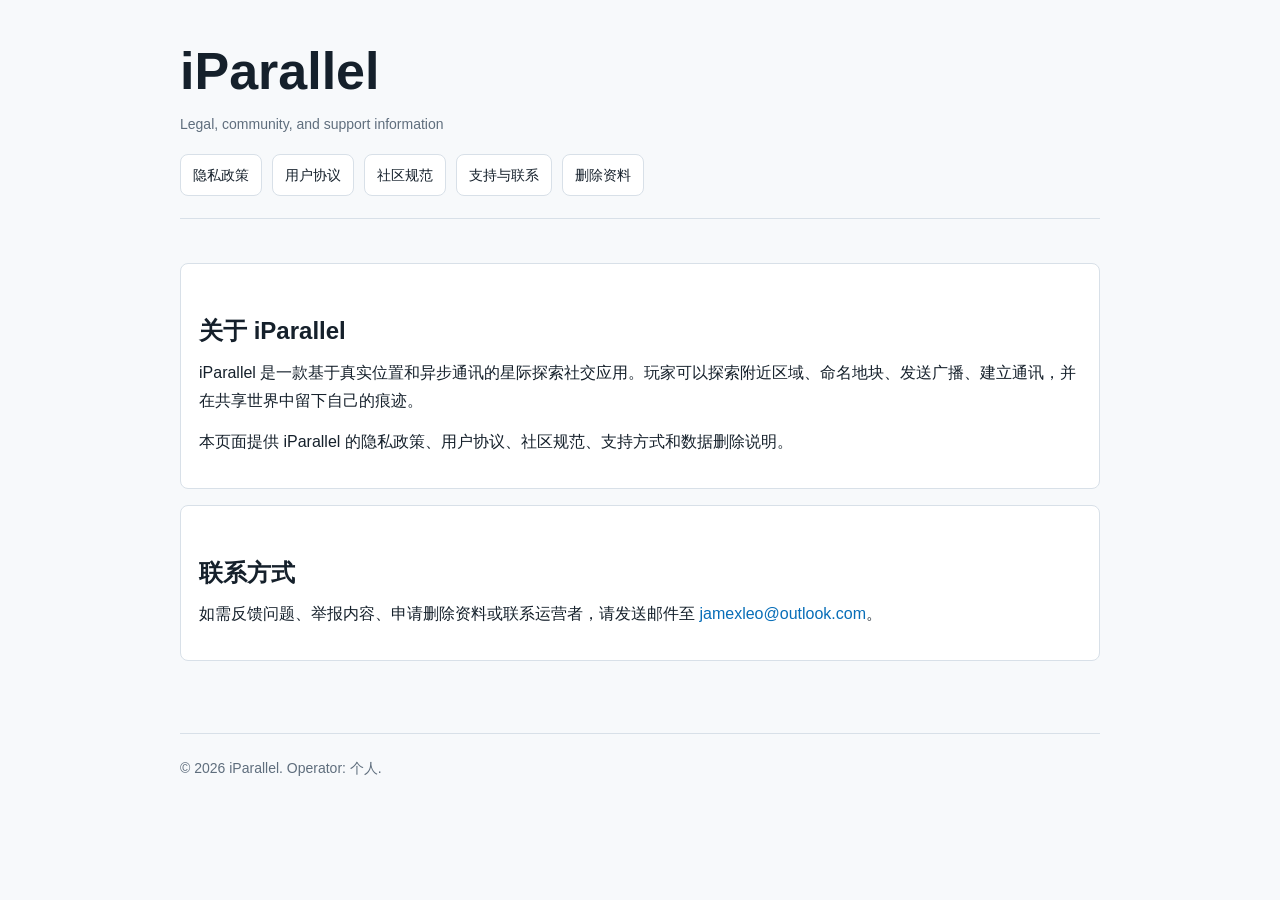
==== index.html @ 01e9bcb6 "Publish iParallel legal pages" ====
<!doctype html>
<html lang="zh-CN">
<head>
  <meta charset="utf-8">
  <meta name="viewport" content="width=device-width, initial-scale=1">
  <title>iParallel Legal & Support</title>
  <link rel="stylesheet" href="styles.css">
</head>
<body>
  <header>
    <h1>iParallel</h1>
    <p class="meta">Legal, community, and support information</p>
    <nav class="nav">
      <a href="privacy.html">隐私政策</a>
      <a href="terms.html">用户协议</a>
      <a href="community.html">社区规范</a>
      <a href="support.html">支持与联系</a>
      <a href="delete-account.html">删除资料</a>
    </nav>
  </header>
  <main>
    <section class="card">
      <h2>关于 iParallel</h2>
      <p>iParallel 是一款基于真实位置和异步通讯的星际探索社交应用。玩家可以探索附近区域、命名地块、发送广播、建立通讯，并在共享世界中留下自己的痕迹。</p>
      <p>本页面提供 iParallel 的隐私政策、用户协议、社区规范、支持方式和数据删除说明。</p>
    </section>
    <section class="card">
      <h2>联系方式</h2>
      <p>如需反馈问题、举报内容、申请删除资料或联系运营者，请发送邮件至 <a href="mailto:jamexleo@outlook.com">jamexleo@outlook.com</a>。</p>
    </section>
  </main>
  <footer>
    <p>© 2026 iParallel. Operator: 个人.</p>
  </footer>
</body>
</html>
---- styles.css ----
:root {
  color-scheme: light dark;
  --bg: #0b1117;
  --panel: #111923;
  --text: #eaf1f8;
  --muted: #9dacbc;
  --line: #253242;
  --accent: #62b7ff;
  --link: #86caff;
}

* {
  box-sizing: border-box;
}

body {
  margin: 0;
  background: var(--bg);
  color: var(--text);
  font-family: -apple-system, BlinkMacSystemFont, "Segoe UI", "Noto Sans SC", "PingFang SC", sans-serif;
  line-height: 1.72;
}

header, main, footer {
  width: min(920px, calc(100% - 32px));
  margin: 0 auto;
}

header {
  padding: 42px 0 22px;
  border-bottom: 1px solid var(--line);
}

main {
  padding: 28px 0 56px;
}

footer {
  padding: 22px 0 40px;
  border-top: 1px solid var(--line);
  color: var(--muted);
  font-size: 14px;
}

h1 {
  margin: 0 0 12px;
  font-size: clamp(32px, 6vw, 52px);
  line-height: 1.12;
  letter-spacing: 0;
}

h2 {
  margin: 34px 0 12px;
  font-size: 24px;
  line-height: 1.28;
}

h3 {
  margin: 24px 0 8px;
  font-size: 18px;
}

p, ul, ol {
  margin: 0 0 14px;
}

ul, ol {
  padding-left: 24px;
}

a {
  color: var(--link);
  text-decoration: none;
}

a:hover {
  text-decoration: underline;
}

.meta {
  color: var(--muted);
  font-size: 14px;
}

.nav {
  display: flex;
  flex-wrap: wrap;
  gap: 10px;
  margin-top: 18px;
}

.nav a, .card {
  border: 1px solid var(--line);
  background: var(--panel);
  border-radius: 8px;
}

.nav a {
  padding: 8px 12px;
  color: var(--text);
  font-size: 14px;
}

.card {
  padding: 18px;
  margin: 16px 0;
}

.notice {
  border-left: 3px solid var(--accent);
  padding: 12px 14px;
  background: rgba(98, 183, 255, 0.08);
  color: var(--text);
}

code {
  font-family: ui-monospace, SFMono-Regular, Menlo, Consolas, monospace;
}

@media (prefers-color-scheme: light) {
  :root {
    --bg: #f7f9fb;
    --panel: #ffffff;
    --text: #15202b;
    --muted: #5f6e7d;
    --line: #d8e0e8;
    --accent: #0b7fd3;
    --link: #086eb8;
  }
}
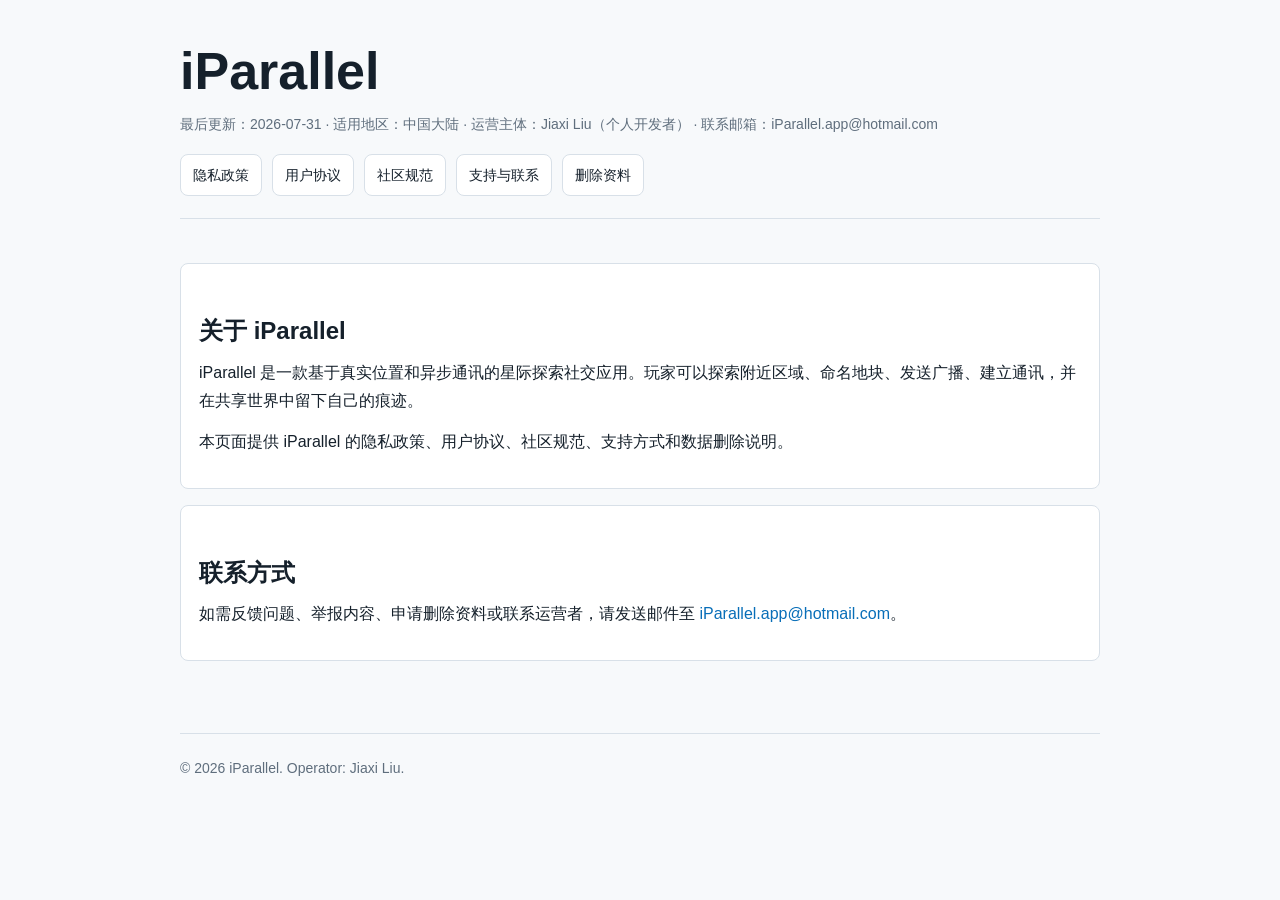
==== commit 99e37a69: "Update iParallel launch legal pages" ====
--- a/index.html
+++ b/index.html
@@ -3,13 +3,13 @@
 <head>
   <meta charset="utf-8">
   <meta name="viewport" content="width=device-width, initial-scale=1">
-  <title>iParallel Legal & Support</title>
+  <title>iParallel Legal &amp; Support</title>
   <link rel="stylesheet" href="styles.css">
 </head>
 <body>
   <header>
     <h1>iParallel</h1>
-    <p class="meta">Legal, community, and support information</p>
+    <p class="meta">最后更新：2026-07-31 · 适用地区：中国大陆 · 运营主体：Jiaxi Liu（个人开发者） · 联系邮箱：iParallel.app@hotmail.com</p>
     <nav class="nav">
       <a href="privacy.html">隐私政策</a>
       <a href="terms.html">用户协议</a>
@@ -26,11 +26,11 @@
     </section>
     <section class="card">
       <h2>联系方式</h2>
-      <p>如需反馈问题、举报内容、申请删除资料或联系运营者，请发送邮件至 <a href="mailto:jamexleo@outlook.com">jamexleo@outlook.com</a>。</p>
+      <p>如需反馈问题、举报内容、申请删除资料或联系运营者，请发送邮件至 <a href="mailto:iParallel.app@hotmail.com">iParallel.app@hotmail.com</a>。</p>
     </section>
   </main>
   <footer>
-    <p>© 2026 iParallel. Operator: 个人.</p>
+    <p>© 2026 iParallel. Operator: Jiaxi Liu.</p>
   </footer>
 </body>
 </html>
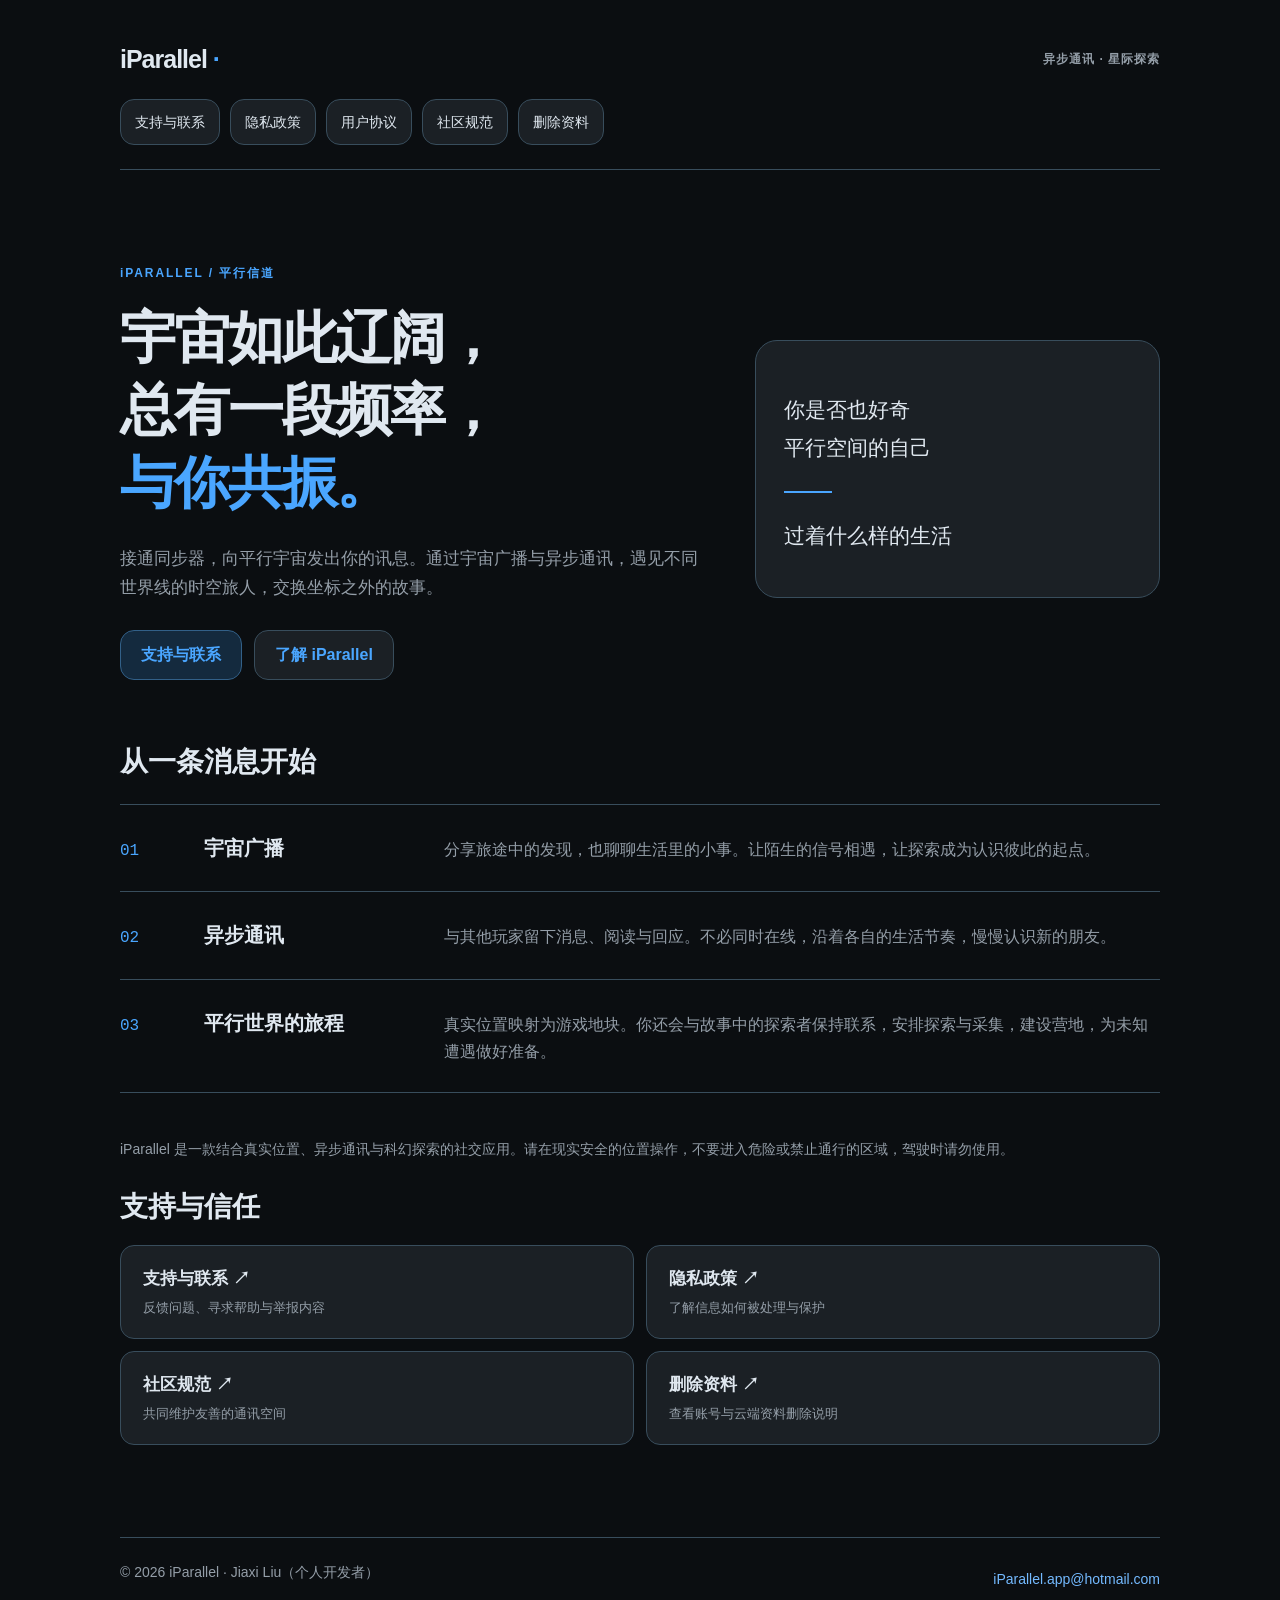
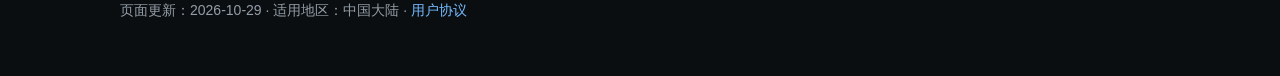
==== commit 3962cd82: "Refresh iParallel website theme and communication copy" ====
--- a/index.html
+++ b/index.html
@@ -3,34 +3,64 @@
 <head>
   <meta charset="utf-8">
   <meta name="viewport" content="width=device-width, initial-scale=1">
-  <title>iParallel Legal &amp; Support</title>
+  <title>iParallel · 接通平行世界</title>
+  <meta name="description" content="通过宇宙广播与异步通讯，遇见不同世界线的时空旅人。iParallel 官方介绍、支持与联系、隐私政策和资料删除说明。">
   <link rel="stylesheet" href="styles.css">
 </head>
-<body>
+<body class="landing">
+  <a class="skip-link" href="#content">跳到正文</a>
   <header>
-    <h1>iParallel</h1>
-    <p class="meta">最后更新：2026-07-31 · 适用地区：中国大陆 · 运营主体：Jiaxi Liu（个人开发者） · 联系邮箱：iParallel.app@hotmail.com</p>
-    <nav class="nav">
+    <div class="brand-row">
+      <a class="brand" href="index.html">iParallel<span> · </span></a>
+      <span class="eyebrow">异步通讯 · 星际探索</span>
+    </div>
+    <nav class="nav" aria-label="网站导航">
+      <a href="support.html">支持与联系</a>
       <a href="privacy.html">隐私政策</a>
       <a href="terms.html">用户协议</a>
       <a href="community.html">社区规范</a>
-      <a href="support.html">支持与联系</a>
       <a href="delete-account.html">删除资料</a>
     </nav>
   </header>
-  <main>
-    <section class="card">
-      <h2>关于 iParallel</h2>
-      <p>iParallel 是一款基于真实位置和异步通讯的星际探索社交应用。玩家可以探索附近区域、命名地块、发送广播、建立通讯，并在共享世界中留下自己的痕迹。</p>
-      <p>本页面提供 iParallel 的隐私政策、用户协议、社区规范、支持方式和数据删除说明。</p>
+  <main id="content">
+    <section class="hero" aria-labelledby="intro-title">
+      <div>
+        <span class="eyebrow">iPARALLEL / 平行信道</span>
+        <h1 id="intro-title">宇宙如此辽阔，<br>总有一段频率，<br><em>与你共振。</em></h1>
+        <p class="lead">接通同步器，向平行宇宙发出你的讯息。通过宇宙广播与异步通讯，遇见不同世界线的时空旅人，交换坐标之外的故事。</p>
+        <div class="actions">
+          <a class="button primary" href="support.html">支持与联系</a>
+          <a class="button" href="#about">了解 iParallel</a>
+        </div>
+      </div>
+      <aside class="channel-note" aria-label="关于平行世界">
+        <p>你是否也好奇<br>平行空间的自己</p>
+        <span class="signal-line" aria-hidden="true"></span>
+        <p>过着什么样的生活</p>
+      </aside>
     </section>
-    <section class="card">
-      <h2>联系方式</h2>
-      <p>如需反馈问题、举报内容、申请删除资料或联系运营者，请发送邮件至 <a href="mailto:iParallel.app@hotmail.com">iParallel.app@hotmail.com</a>。</p>
+    <section id="about" aria-labelledby="about-title">
+      <h2 class="section-title" id="about-title">从一条消息开始</h2>
+      <div class="feature-list">
+        <div class="feature"><span class="number">01</span><h3>宇宙广播</h3><p>分享旅途中的发现，也聊聊生活里的小事。让陌生的信号相遇，让探索成为认识彼此的起点。</p></div>
+        <div class="feature"><span class="number">02</span><h3>异步通讯</h3><p>与其他玩家留下消息、阅读与回应。不必同时在线，沿着各自的生活节奏，慢慢认识新的朋友。</p></div>
+        <div class="feature"><span class="number">03</span><h3>平行世界的旅程</h3><p>真实位置映射为游戏地块。你还会与故事中的探索者保持联系，安排探索与采集，建设营地，为未知遭遇做好准备。</p></div>
+      </div>
+      <p class="meta">iParallel 是一款结合真实位置、异步通讯与科幻探索的社交应用。请在现实安全的位置操作，不要进入危险或禁止通行的区域，驾驶时请勿使用。</p>
+    </section>
+    <section aria-labelledby="resources-title">
+      <h2 class="section-title" id="resources-title">支持与信任</h2>
+      <div class="resource-grid">
+        <a class="resource" href="support.html"><strong>支持与联系 ↗</strong><small>反馈问题、寻求帮助与举报内容</small></a>
+        <a class="resource" href="privacy.html"><strong>隐私政策 ↗</strong><small>了解信息如何被处理与保护</small></a>
+        <a class="resource" href="community.html"><strong>社区规范 ↗</strong><small>共同维护友善的通讯空间</small></a>
+        <a class="resource" href="delete-account.html"><strong>删除资料 ↗</strong><small>查看账号与云端资料删除说明</small></a>
+      </div>
     </section>
   </main>
   <footer>
-    <p>© 2026 iParallel. Operator: Jiaxi Liu.</p>
+    <div class="footer-row"><p>© 2026 iParallel · Jiaxi Liu（个人开发者）</p><a href="mailto:iParallel.app@hotmail.com">iParallel.app@hotmail.com</a></div>
+    <p>页面更新：2026-10-29 · 适用地区：中国大陆 · <a href="terms.html">用户协议</a></p>
   </footer>
 </body>
 </html>
--- a/styles.css
+++ b/styles.css
@@ -1,12 +1,12 @@
 :root {
-  color-scheme: light dark;
-  --bg: #0b1117;
-  --panel: #111923;
-  --text: #eaf1f8;
-  --muted: #9dacbc;
-  --line: #253242;
-  --accent: #62b7ff;
-  --link: #86caff;
+  color-scheme: dark;
+  --bg: #0b0e11;
+  --panel: #1b2025;
+  --text: #e0e8f0;
+  --muted: #949ea8;
+  --line: #384d5c;
+  --accent: #4aa6ff;
+  --link: #74baff;
 }
 
 * {
@@ -19,15 +19,17 @@
   color: var(--text);
   font-family: -apple-system, BlinkMacSystemFont, "Segoe UI", "Noto Sans SC", "PingFang SC", sans-serif;
   line-height: 1.72;
+  overflow-wrap: anywhere;
+  -webkit-text-size-adjust: 100%;
 }
 
 header, main, footer {
-  width: min(920px, calc(100% - 32px));
+  width: min(1040px, calc(100% - 40px));
   margin: 0 auto;
 }
 
 header {
-  padding: 42px 0 22px;
+  padding: 38px 0 24px;
   border-bottom: 1px solid var(--line);
 }
 
@@ -44,8 +46,8 @@
 
 h1 {
   margin: 0 0 12px;
-  font-size: clamp(32px, 6vw, 52px);
-  line-height: 1.12;
+  font-size: clamp(30px, 5vw, 44px);
+  line-height: 1.3;
   letter-spacing: 0;
 }
 
@@ -92,24 +94,26 @@
 .nav a, .card {
   border: 1px solid var(--line);
   background: var(--panel);
-  border-radius: 8px;
+  border-radius: 14px;
 }
 
 .nav a {
-  padding: 8px 12px;
+  padding: 10px 14px;
   color: var(--text);
   font-size: 14px;
 }
 
 .card {
-  padding: 18px;
-  margin: 16px 0;
+  padding: 24px;
+  margin: 20px 0;
 }
+
+.card > h2:first-child { margin-top: 0; }
 
 .notice {
   border-left: 3px solid var(--accent);
   padding: 12px 14px;
-  background: rgba(98, 183, 255, 0.08);
+  background: rgba(74, 166, 255, 0.08);
   color: var(--text);
 }
 
@@ -117,14 +121,54 @@
   font-family: ui-monospace, SFMono-Regular, Menlo, Consolas, monospace;
 }
 
-@media (prefers-color-scheme: light) {
-  :root {
-    --bg: #f7f9fb;
-    --panel: #ffffff;
-    --text: #15202b;
-    --muted: #5f6e7d;
-    --line: #d8e0e8;
-    --accent: #0b7fd3;
-    --link: #086eb8;
-  }
+a:focus-visible, summary:focus-visible { outline: 2px solid var(--accent); outline-offset: 5px; }
+::selection { background: #224d73; color: #fff; }
+.skip-link { position: absolute; left: 20px; top: -100px; padding: 12px; background: var(--panel); z-index: 1; }
+.skip-link:focus { top: 12px; }
+.brand-row, .footer-row { display: flex; align-items: center; justify-content: space-between; gap: 20px; flex-wrap: wrap; }
+.brand { color: var(--text); font-size: 25px; font-weight: 750; letter-spacing: -.04em; }
+.brand span { color: var(--accent); }
+.eyebrow { color: var(--accent); font-size: 12px; font-weight: 650; letter-spacing: .16em; }
+.brand-row .eyebrow { color: var(--muted); letter-spacing: .08em; }
+.hero { padding: 60px 0 36px; display: grid; grid-template-columns: 1.45fr 1fr; gap: 48px; align-items: center; }
+.hero h1 { font-size: clamp(34px, 4.7vw, 56px); letter-spacing: -.035em; margin: 16px 0 24px; }
+.hero h1 em { color: var(--accent); font-style: normal; }
+.hero .lead { max-width: 34em; font-size: 17px; color: var(--muted); }
+.actions { display: flex; gap: 12px; flex-wrap: wrap; margin-top: 28px; }
+.button { display: inline-flex; align-items: center; justify-content: center; min-height: 48px; padding: 10px 20px; border: 1px solid var(--line); border-radius: 14px; color: var(--accent); background: var(--panel); font-weight: 650; }
+.button.primary { background: #142a3e; border-color: #326088; }
+.button:hover { text-decoration: none; border-color: var(--accent); }
+.channel-note { border: 1px solid var(--line); border-radius: 22px; padding: 28px; background: var(--panel); }
+.channel-note p { margin-top: 22px; font-size: 21px; line-height: 1.8; }
+.channel-note small { color: var(--muted); }
+.signal-line { display: block; height: 2px; width: 48px; background: var(--accent); margin: 24px 0; }
+.section-title { font-size: 28px; margin-top: 28px; }
+.feature-list { border-top: 1px solid var(--line); margin: 24px 0 44px; }
+.feature { display: grid; grid-template-columns: 64px 220px 1fr; gap: 20px; align-items: baseline; padding: 26px 0; border-bottom: 1px solid var(--line); }
+.feature .number { color: var(--accent); font-family: ui-monospace, monospace; }
+.feature h3 { margin: 0; font-size: 20px; }
+.feature p { color: var(--muted); margin: 0; }
+.resource-grid { display: grid; grid-template-columns: repeat(2, minmax(0, 1fr)); gap: 12px; margin: 20px 0 36px; }
+.resource { display: block; padding: 18px 22px; border: 1px solid var(--line); border-radius: 14px; background: var(--panel); }
+.resource strong { display: block; color: var(--text); font-size: 17px; }
+.resource small { display: block; color: var(--muted); margin-top: 4px; }
+.resource:hover { text-decoration: none; border-color: var(--accent); }
+.contact-address { font-size: clamp(18px, 4vw, 24px); }
+.support-intro { max-width: 44em; color: var(--muted); }
+.support-grid { display: grid; grid-template-columns: 1fr 1fr; gap: 20px; }
+.support-grid .card { margin: 0; }
+main > p, main > ul, main > ol { max-width: 78ch; }
+@media (max-width: 700px) {
+  header, main, footer { width: calc(100% - 36px); }
+  header { padding-top: 26px; }
+  .hero { grid-template-columns: 1fr; padding-top: 36px; gap: 24px; }
+  .hero h1 { font-size: clamp(32px, 8vw, 46px); }
+  .channel-note { padding: 22px; }
+  .channel-note p { font-size: 18px; }
+  .feature { grid-template-columns: 36px 1fr; gap: 12px; padding: 24px 0; }
+  .feature p { grid-column: 2; }
+  .resource-grid, .support-grid { grid-template-columns: 1fr; }
+  .card { padding: 20px; }
+  .nav { gap: 8px; }
+  .nav a { padding: 10px 12px; }
 }
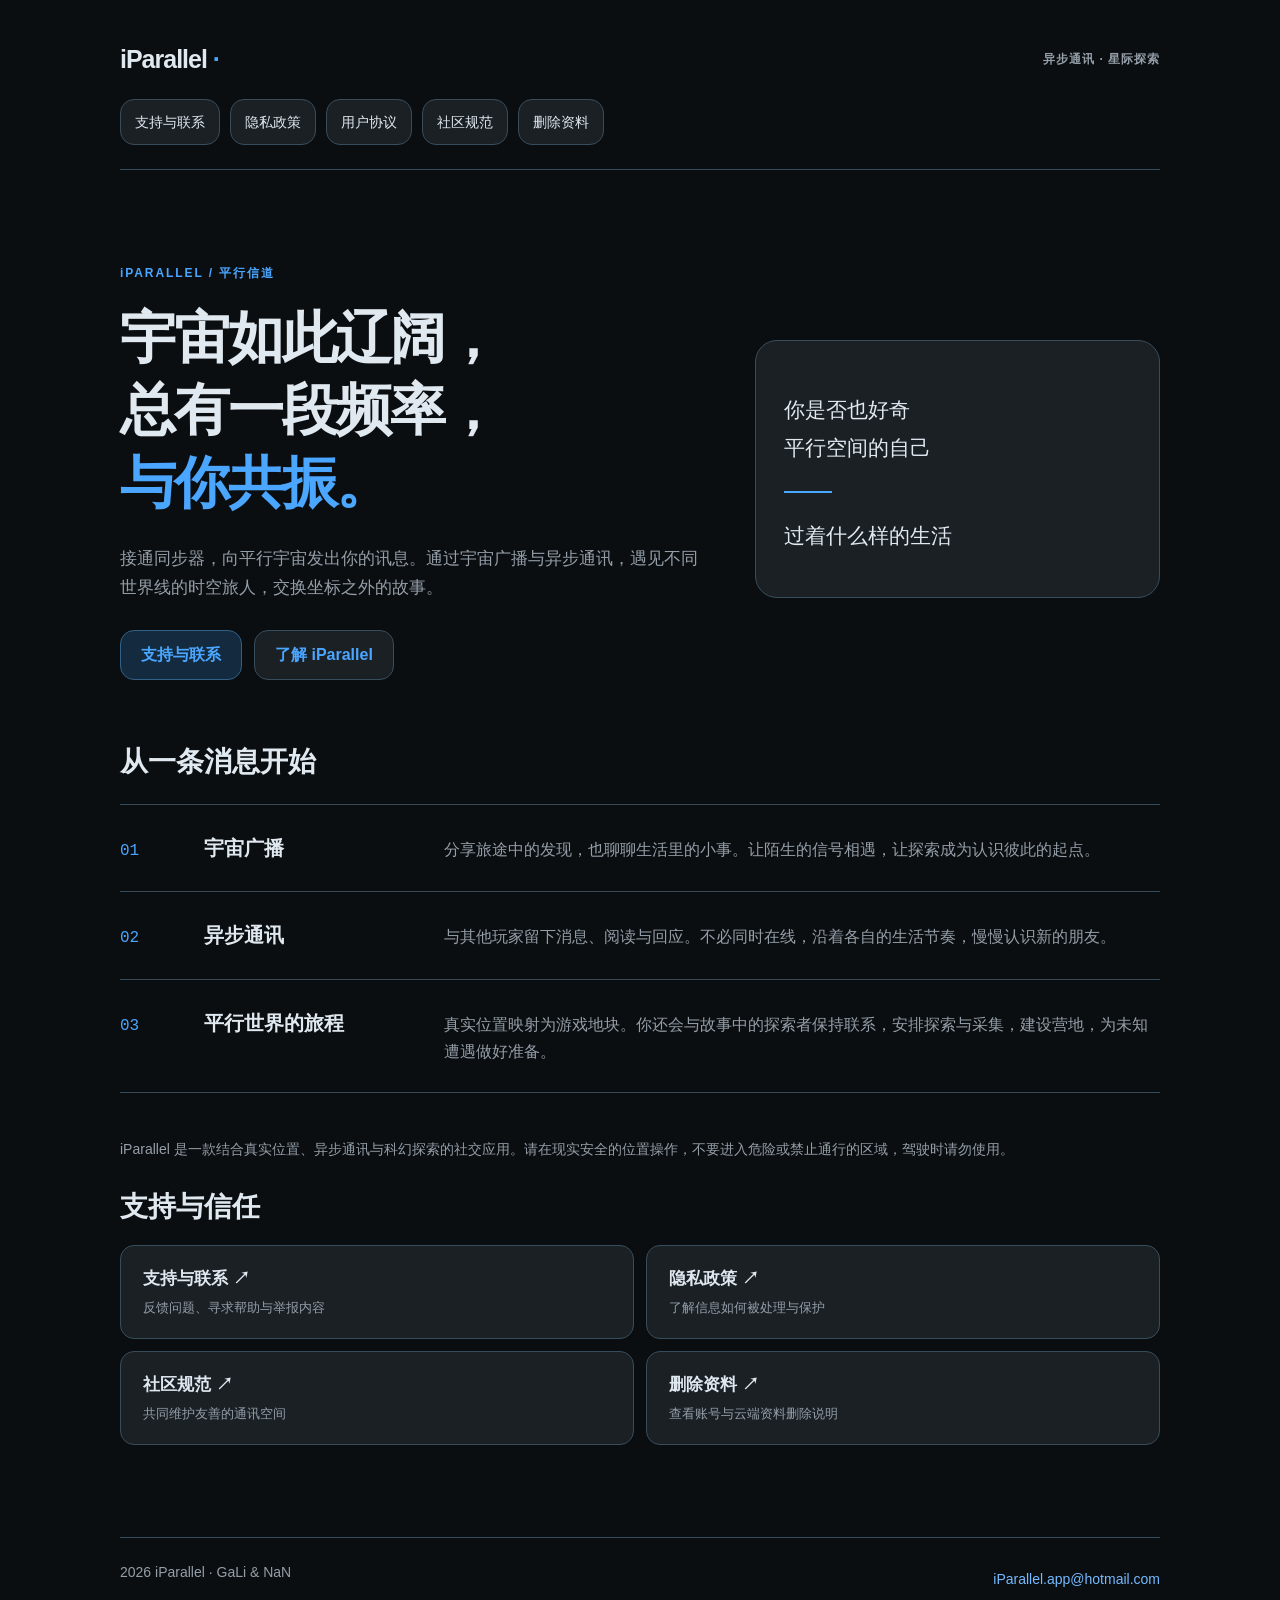
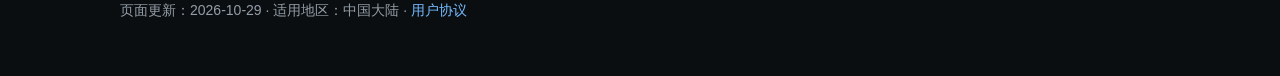
==== commit 2babd98f: "Use GaLi & NaN as public developer credit" ====
--- a/index.html
+++ b/index.html
@@ -59,7 +59,7 @@
     </section>
   </main>
   <footer>
-    <div class="footer-row"><p>© 2026 iParallel · Jiaxi Liu（个人开发者）</p><a href="mailto:iParallel.app@hotmail.com">iParallel.app@hotmail.com</a></div>
+    <div class="footer-row"><p>2026 iParallel · GaLi &amp; NaN</p><a href="mailto:iParallel.app@hotmail.com">iParallel.app@hotmail.com</a></div>
     <p>页面更新：2026-10-29 · 适用地区：中国大陆 · <a href="terms.html">用户协议</a></p>
   </footer>
 </body>
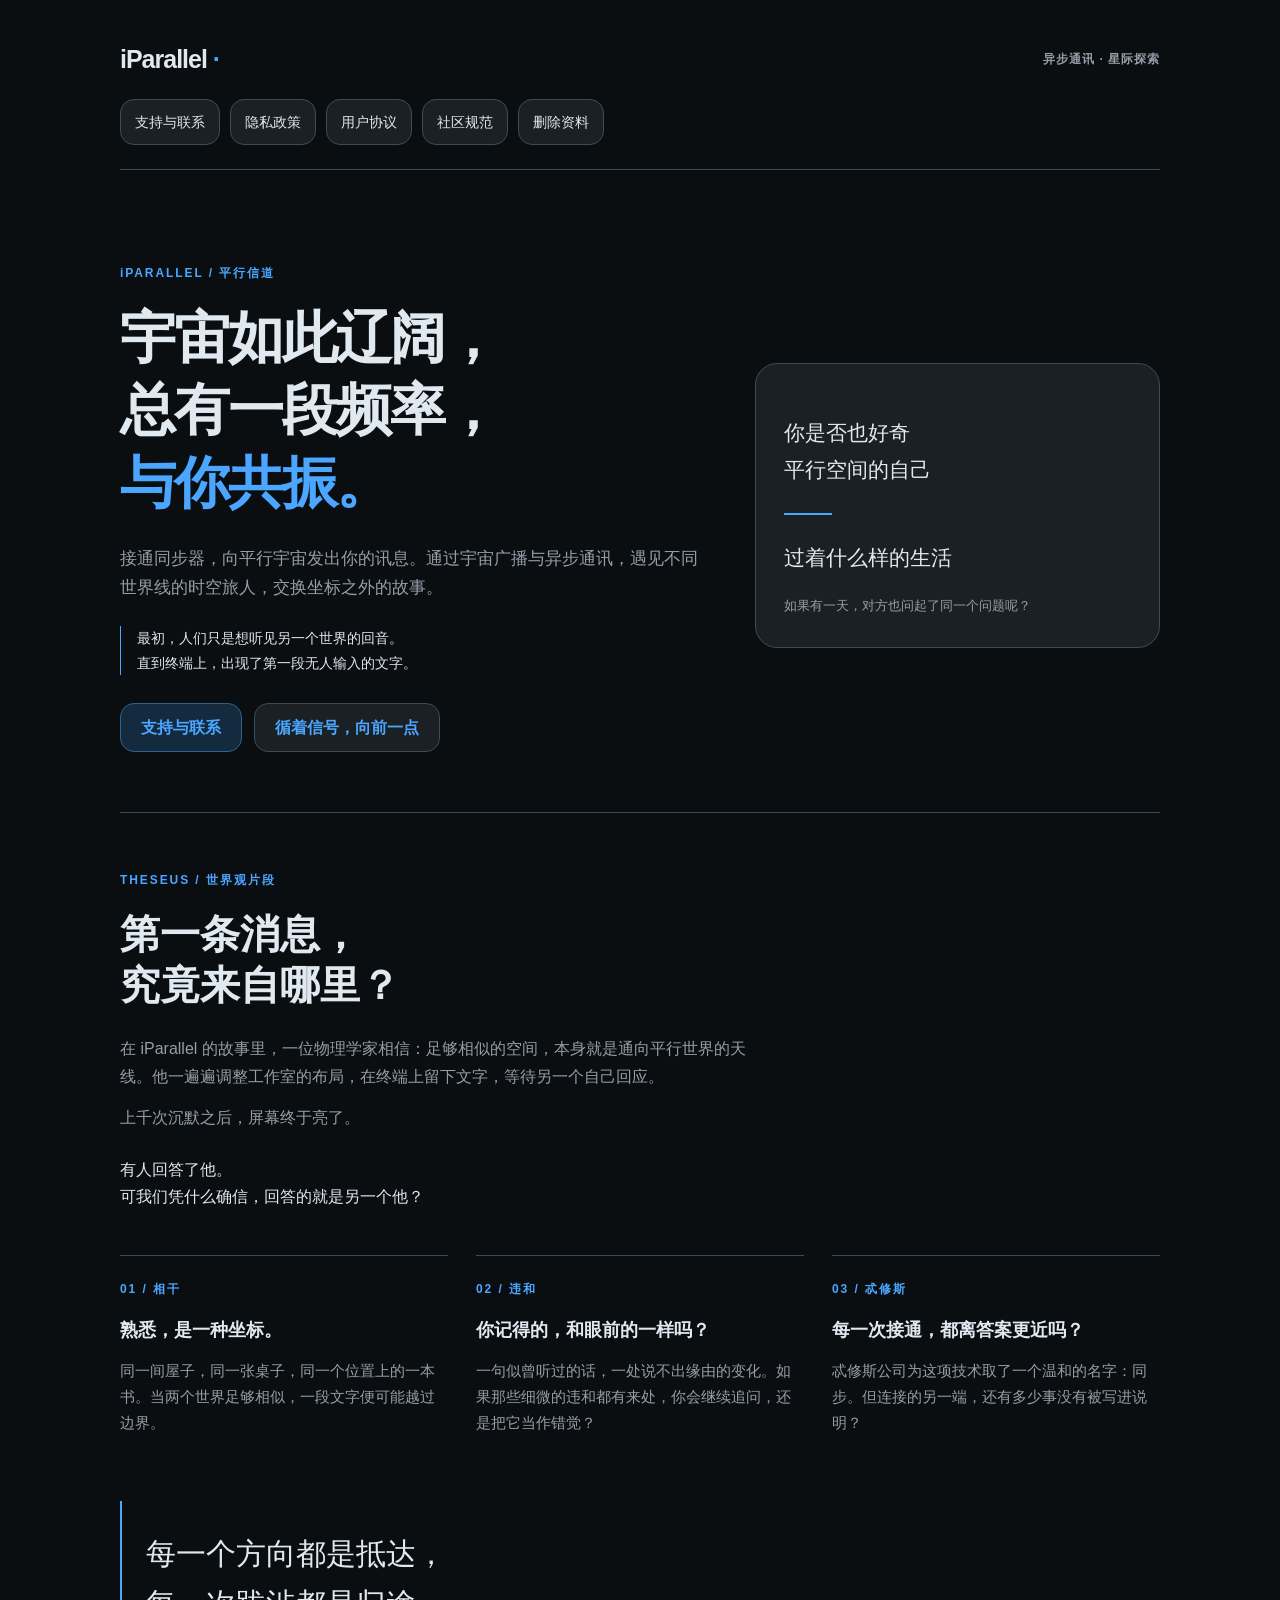
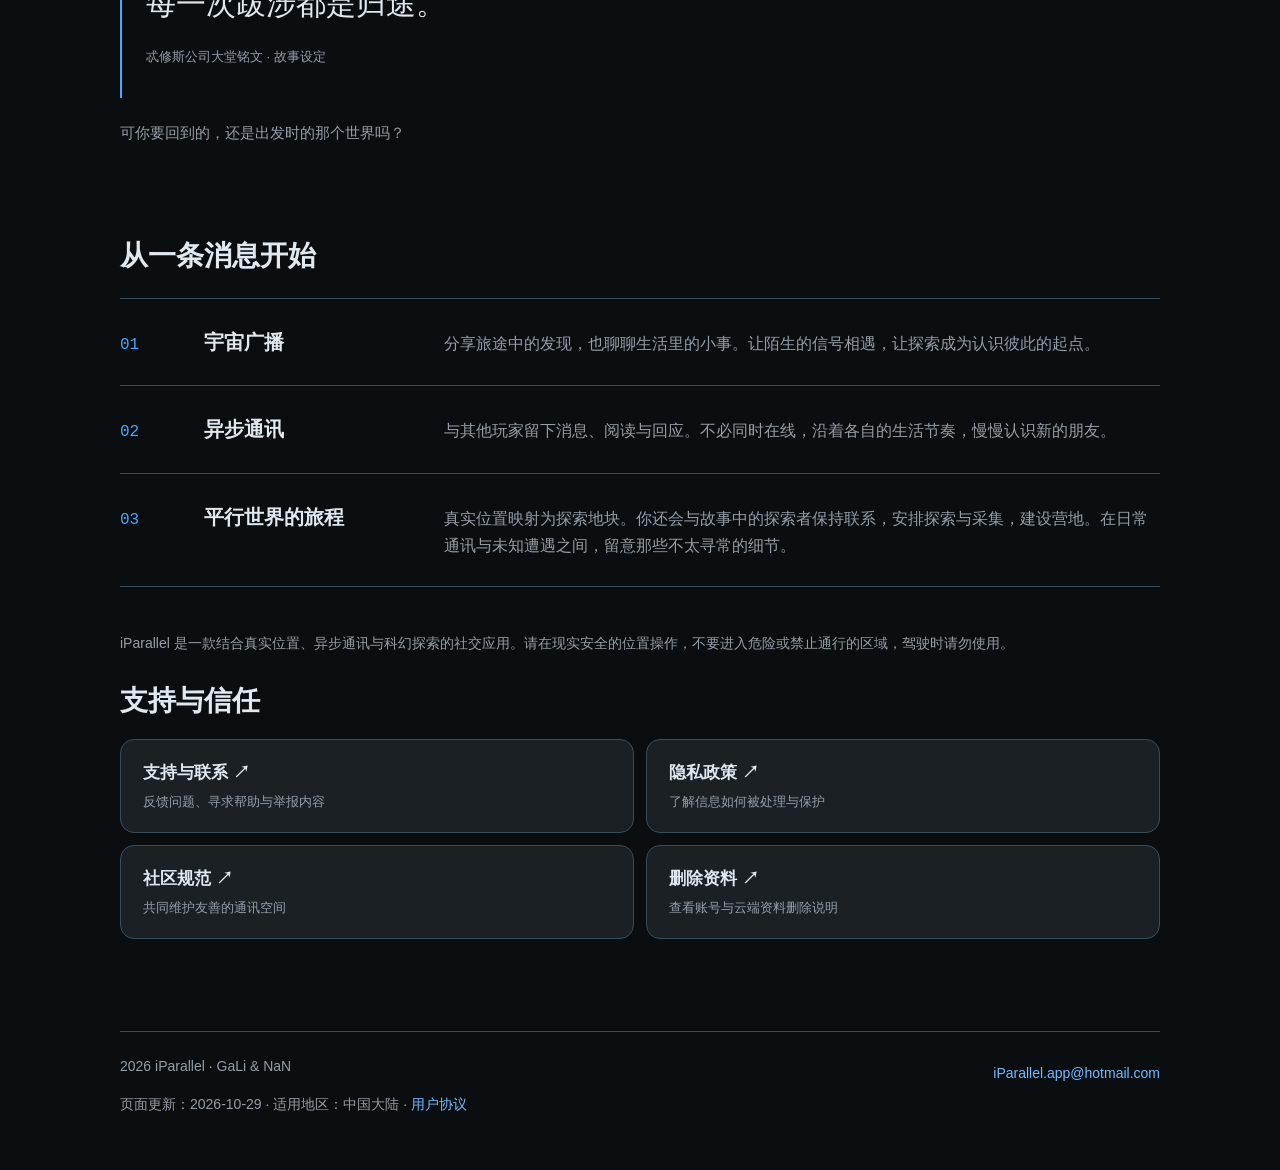
==== commit 4b8d9892: "Introduce Theseus story clues on homepage" ====
--- a/index.html
+++ b/index.html
@@ -4,7 +4,7 @@
   <meta charset="utf-8">
   <meta name="viewport" content="width=device-width, initial-scale=1">
   <title>iParallel · 接通平行世界</title>
-  <meta name="description" content="通过宇宙广播与异步通讯，遇见不同世界线的时空旅人。iParallel 官方介绍、支持与联系、隐私政策和资料删除说明。">
+  <meta name="description" content="一段不属于这个世界的留言，一条通向平行世界的信道。在 iParallel，通过宇宙广播与异步通讯遇见旅人，循着忒修斯公司的线索，走近熟悉世界背后的未知。">
   <link rel="stylesheet" href="styles.css">
 </head>
 <body class="landing">
@@ -28,23 +28,56 @@
         <span class="eyebrow">iPARALLEL / 平行信道</span>
         <h1 id="intro-title">宇宙如此辽阔，<br>总有一段频率，<br><em>与你共振。</em></h1>
         <p class="lead">接通同步器，向平行宇宙发出你的讯息。通过宇宙广播与异步通讯，遇见不同世界线的时空旅人，交换坐标之外的故事。</p>
+        <p class="hero-whisper">最初，人们只是想听见另一个世界的回音。<br>直到终端上，出现了第一段无人输入的文字。</p>
         <div class="actions">
           <a class="button primary" href="support.html">支持与联系</a>
-          <a class="button" href="#about">了解 iParallel</a>
+          <a class="button" href="#signal">循着信号，向前一点</a>
         </div>
       </div>
       <aside class="channel-note" aria-label="关于平行世界">
         <p>你是否也好奇<br>平行空间的自己</p>
         <span class="signal-line" aria-hidden="true"></span>
         <p>过着什么样的生活</p>
+        <small>如果有一天，对方也问起了同一个问题呢？</small>
       </aside>
+    </section>
+    <section id="signal" class="story-signal" aria-labelledby="signal-title">
+      <div class="story-heading">
+        <span class="eyebrow">THESEUS / 世界观片段</span>
+        <h2 id="signal-title">第一条消息，<br>究竟来自哪里？</h2>
+        <p>在 iParallel 的故事里，一位物理学家相信：足够相似的空间，本身就是通向平行世界的天线。他一遍遍调整工作室的布局，在终端上留下文字，等待另一个自己回应。</p>
+        <p>上千次沉默之后，屏幕终于亮了。</p>
+        <p class="story-question">有人回答了他。<br>可我们凭什么确信，回答的就是另一个他？</p>
+      </div>
+      <div class="story-fragments">
+        <div class="story-fragment">
+          <span class="eyebrow">01 / 相干</span>
+          <h3>熟悉，是一种坐标。</h3>
+          <p>同一间屋子，同一张桌子，同一个位置上的一本书。当两个世界足够相似，一段文字便可能越过边界。</p>
+        </div>
+        <div class="story-fragment">
+          <span class="eyebrow">02 / 违和</span>
+          <h3>你记得的，和眼前的一样吗？</h3>
+          <p>一句似曾听过的话，一处说不出缘由的变化。如果那些细微的违和都有来处，你会继续追问，还是把它当作错觉？</p>
+        </div>
+        <div class="story-fragment">
+          <span class="eyebrow">03 / 忒修斯</span>
+          <h3>每一次接通，都离答案更近吗？</h3>
+          <p>忒修斯公司为这项技术取了一个温和的名字：同步。但连接的另一端，还有多少事没有被写进说明？</p>
+        </div>
+      </div>
+      <blockquote class="theseus-motto">
+        <p>每一个方向都是抵达，<br>每一次跋涉都是归途。</p>
+        <cite>忒修斯公司大堂铭文 · 故事设定</cite>
+      </blockquote>
+      <p class="motto-question">可你要回到的，还是出发时的那个世界吗？</p>
     </section>
     <section id="about" aria-labelledby="about-title">
       <h2 class="section-title" id="about-title">从一条消息开始</h2>
       <div class="feature-list">
         <div class="feature"><span class="number">01</span><h3>宇宙广播</h3><p>分享旅途中的发现，也聊聊生活里的小事。让陌生的信号相遇，让探索成为认识彼此的起点。</p></div>
         <div class="feature"><span class="number">02</span><h3>异步通讯</h3><p>与其他玩家留下消息、阅读与回应。不必同时在线，沿着各自的生活节奏，慢慢认识新的朋友。</p></div>
-        <div class="feature"><span class="number">03</span><h3>平行世界的旅程</h3><p>真实位置映射为游戏地块。你还会与故事中的探索者保持联系，安排探索与采集，建设营地，为未知遭遇做好准备。</p></div>
+        <div class="feature"><span class="number">03</span><h3>平行世界的旅程</h3><p>真实位置映射为探索地块。你还会与故事中的探索者保持联系，安排探索与采集，建设营地。在日常通讯与未知遭遇之间，留意那些不太寻常的细节。</p></div>
       </div>
       <p class="meta">iParallel 是一款结合真实位置、异步通讯与科幻探索的社交应用。请在现实安全的位置操作，不要进入危险或禁止通行的区域，驾驶时请勿使用。</p>
     </section>
--- a/styles.css
+++ b/styles.css
@@ -154,6 +154,20 @@
 .resource small { display: block; color: var(--muted); margin-top: 4px; }
 .resource:hover { text-decoration: none; border-color: var(--accent); }
 .contact-address { font-size: clamp(18px, 4vw, 24px); }
+.landing .hero-whisper { color: var(--text); font-size: 14px; margin-top: 24px; padding-left: 16px; border-left: 1px solid var(--accent); }
+.landing .story-signal { border-top: 1px solid var(--line); padding: 52px 0 28px; margin-top: 24px; }
+.landing .story-heading { max-width: 640px; }
+.landing .story-heading h2 { font-size: clamp(28px, 4vw, 40px); margin: 16px 0 24px; }
+.landing .story-heading > p { color: var(--muted); }
+.landing .story-heading .story-question { color: var(--text); margin-top: 24px; }
+.landing .story-fragments { display: grid; grid-template-columns: repeat(3, minmax(0, 1fr)); gap: 28px; margin: 44px 0; }
+.landing .story-fragment { border-top: 1px solid var(--line); padding-top: 18px; }
+.landing .story-fragment h3 { margin: 14px 0 12px; }
+.landing .story-fragment p { color: var(--muted); font-size: 15px; }
+.landing .theseus-motto { margin: 52px 0 0; padding: 28px 0 28px 24px; border-left: 2px solid var(--accent); }
+.landing .theseus-motto p { font-size: clamp(22px, 3vw, 30px); line-height: 1.65; }
+.landing .theseus-motto cite { color: var(--muted); font-size: 13px; font-style: normal; }
+.landing .motto-question { margin: 22px 0 36px; color: var(--muted); font-size: 15px; }
 .support-intro { max-width: 44em; color: var(--muted); }
 .support-grid { display: grid; grid-template-columns: 1fr 1fr; gap: 20px; }
 .support-grid .card { margin: 0; }
@@ -168,6 +182,8 @@
   .feature { grid-template-columns: 36px 1fr; gap: 12px; padding: 24px 0; }
   .feature p { grid-column: 2; }
   .resource-grid, .support-grid { grid-template-columns: 1fr; }
+  .landing .story-fragments { grid-template-columns: 1fr; gap: 20px; margin: 30px 0; }
+  .landing .story-signal { padding-top: 32px; }
   .card { padding: 20px; }
   .nav { gap: 8px; }
   .nav a { padding: 10px 12px; }
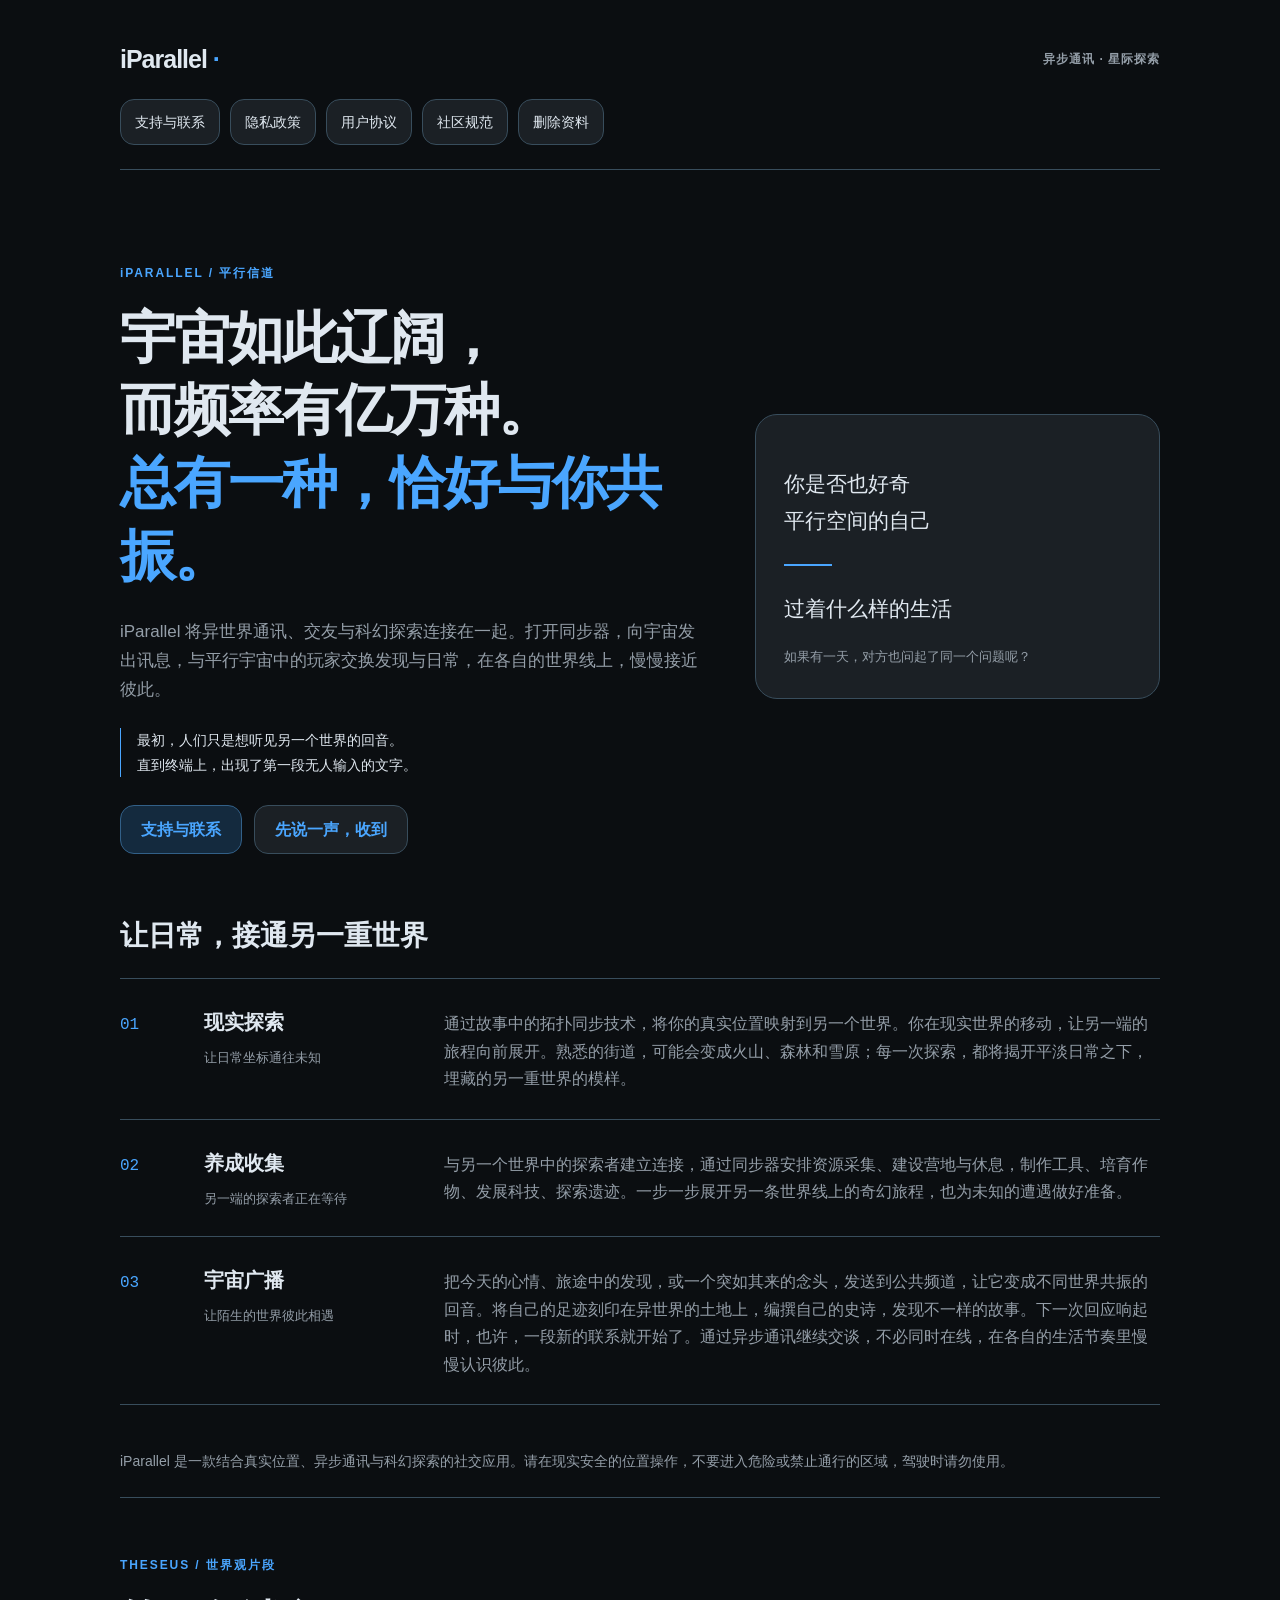
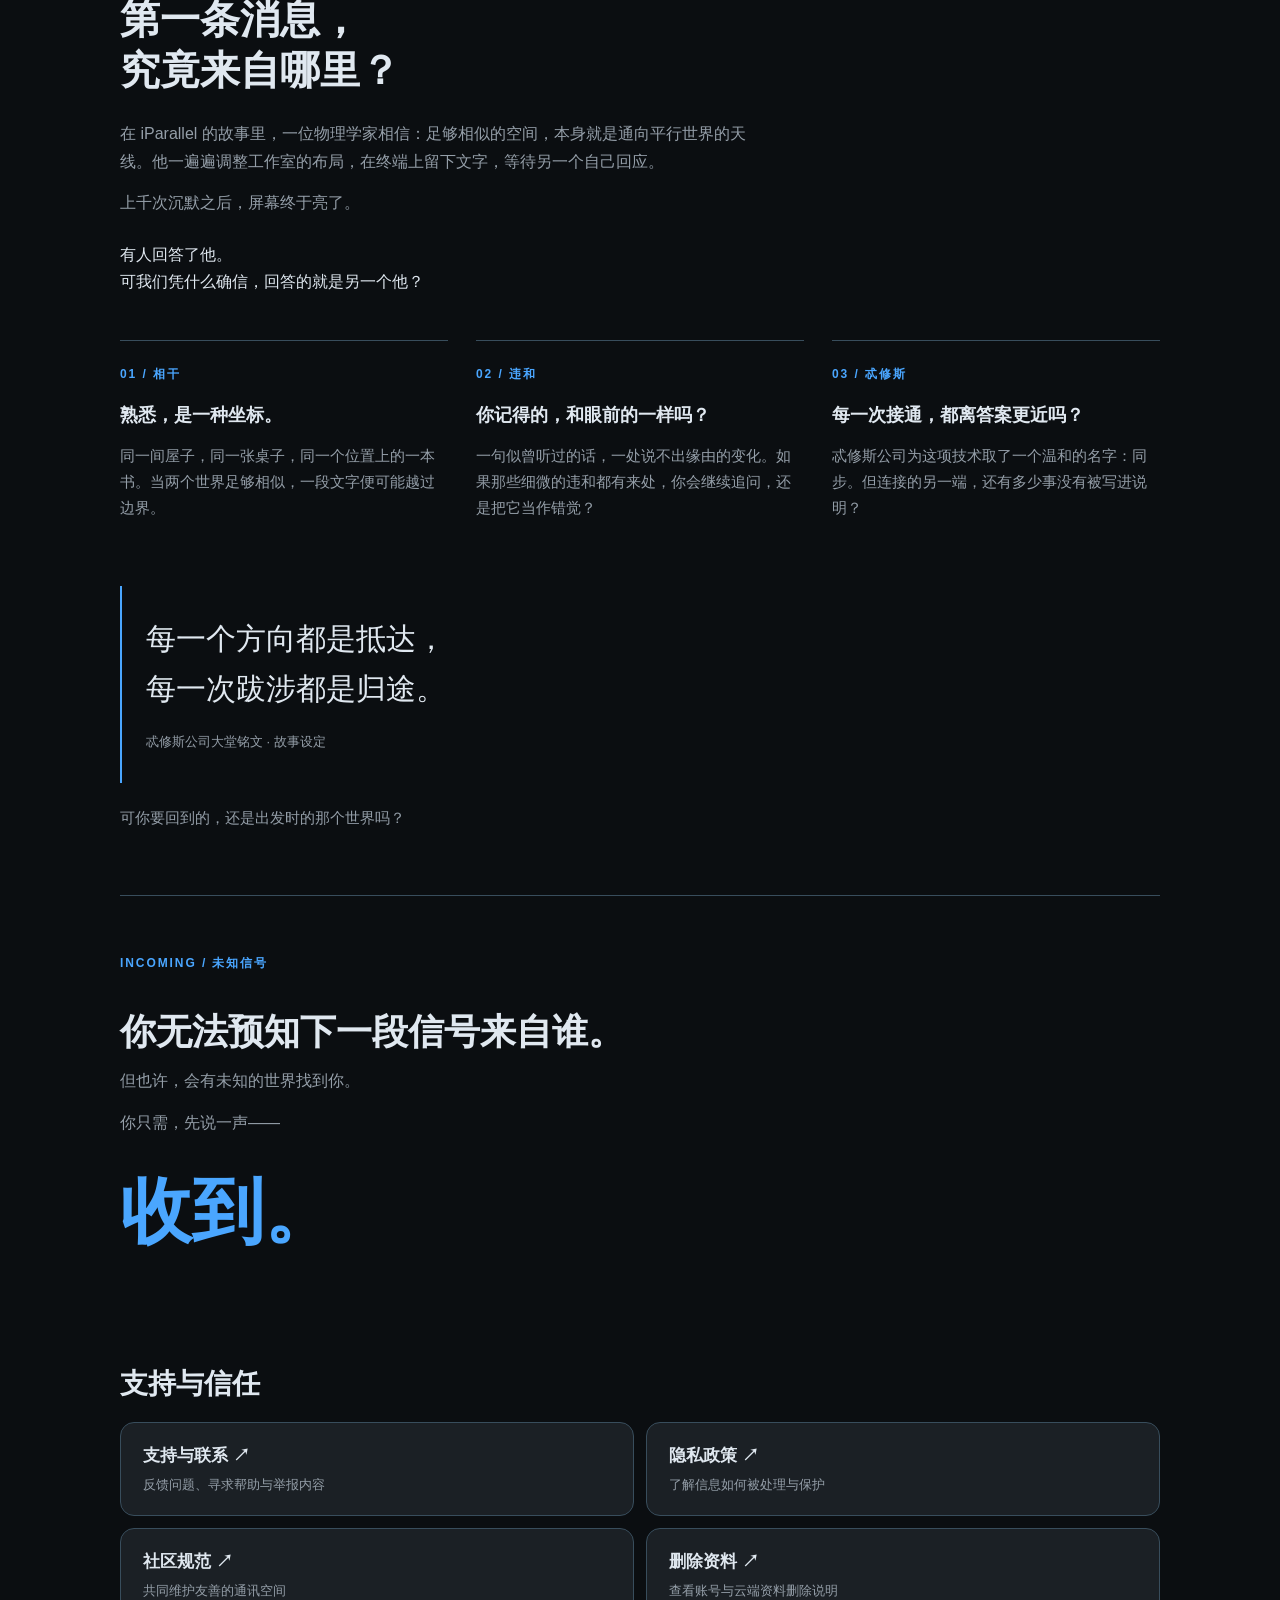
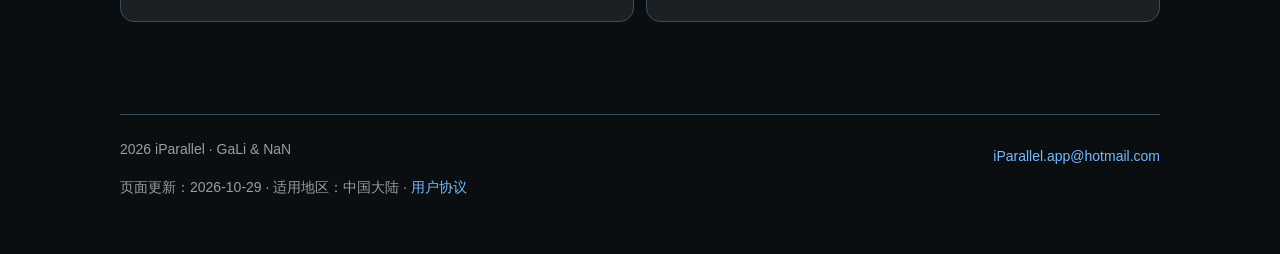
==== commit 95fdf7bd: "Refresh homepage with updated iParallel introduction" ====
--- a/index.html
+++ b/index.html
@@ -4,7 +4,7 @@
   <meta charset="utf-8">
   <meta name="viewport" content="width=device-width, initial-scale=1">
   <title>iParallel · 接通平行世界</title>
-  <meta name="description" content="一段不属于这个世界的留言，一条通向平行世界的信道。在 iParallel，通过宇宙广播与异步通讯遇见旅人，循着忒修斯公司的线索，走近熟悉世界背后的未知。">
+  <meta name="description" content="宇宙如此辽阔，而频率有亿万种。iParallel 将异世界通讯、交友与科幻探索连接在一起，与平行宇宙中的玩家交换发现与日常，在各自的世界线上，慢慢接近彼此。">
   <link rel="stylesheet" href="styles.css">
 </head>
 <body class="landing">
@@ -26,12 +26,12 @@
     <section class="hero" aria-labelledby="intro-title">
       <div>
         <span class="eyebrow">iPARALLEL / 平行信道</span>
-        <h1 id="intro-title">宇宙如此辽阔，<br>总有一段频率，<br><em>与你共振。</em></h1>
-        <p class="lead">接通同步器，向平行宇宙发出你的讯息。通过宇宙广播与异步通讯，遇见不同世界线的时空旅人，交换坐标之外的故事。</p>
+        <h1 id="intro-title">宇宙如此辽阔，<br>而频率有亿万种。<br><em>总有一种，恰好与你共振。</em></h1>
+        <p class="lead">iParallel 将异世界通讯、交友与科幻探索连接在一起。打开同步器，向宇宙发出讯息，与平行宇宙中的玩家交换发现与日常，在各自的世界线上，慢慢接近彼此。</p>
         <p class="hero-whisper">最初，人们只是想听见另一个世界的回音。<br>直到终端上，出现了第一段无人输入的文字。</p>
         <div class="actions">
           <a class="button primary" href="support.html">支持与联系</a>
-          <a class="button" href="#signal">循着信号，向前一点</a>
+          <a class="button" href="#about">先说一声，收到</a>
         </div>
       </div>
       <aside class="channel-note" aria-label="关于平行世界">
@@ -40,6 +40,15 @@
         <p>过着什么样的生活</p>
         <small>如果有一天，对方也问起了同一个问题呢？</small>
       </aside>
+    </section>
+    <section id="about" aria-labelledby="about-title">
+      <h2 class="section-title" id="about-title">让日常，接通另一重世界</h2>
+      <div class="feature-list">
+        <div class="feature"><span class="number">01</span><h3>现实探索<span>让日常坐标通往未知</span></h3><p>通过故事中的拓扑同步技术，将你的真实位置映射到另一个世界。你在现实世界的移动，让另一端的旅程向前展开。熟悉的街道，可能会变成火山、森林和雪原；每一次探索，都将揭开平淡日常之下，埋藏的另一重世界的模样。</p></div>
+        <div class="feature"><span class="number">02</span><h3>养成收集<span>另一端的探索者正在等待</span></h3><p>与另一个世界中的探索者建立连接，通过同步器安排资源采集、建设营地与休息，制作工具、培育作物、发展科技、探索遗迹。一步一步展开另一条世界线上的奇幻旅程，也为未知的遭遇做好准备。</p></div>
+        <div class="feature"><span class="number">03</span><h3>宇宙广播<span>让陌生的世界彼此相遇</span></h3><p>把今天的心情、旅途中的发现，或一个突如其来的念头，发送到公共频道，让它变成不同世界共振的回音。将自己的足迹刻印在异世界的土地上，编撰自己的史诗，发现不一样的故事。下一次回应响起时，也许，一段新的联系就开始了。通过异步通讯继续交谈，不必同时在线，在各自的生活节奏里慢慢认识彼此。</p></div>
+      </div>
+      <p class="meta">iParallel 是一款结合真实位置、异步通讯与科幻探索的社交应用。请在现实安全的位置操作，不要进入危险或禁止通行的区域，驾驶时请勿使用。</p>
     </section>
     <section id="signal" class="story-signal" aria-labelledby="signal-title">
       <div class="story-heading">
@@ -72,14 +81,12 @@
       </blockquote>
       <p class="motto-question">可你要回到的，还是出发时的那个世界吗？</p>
     </section>
-    <section id="about" aria-labelledby="about-title">
-      <h2 class="section-title" id="about-title">从一条消息开始</h2>
-      <div class="feature-list">
-        <div class="feature"><span class="number">01</span><h3>宇宙广播</h3><p>分享旅途中的发现，也聊聊生活里的小事。让陌生的信号相遇，让探索成为认识彼此的起点。</p></div>
-        <div class="feature"><span class="number">02</span><h3>异步通讯</h3><p>与其他玩家留下消息、阅读与回应。不必同时在线，沿着各自的生活节奏，慢慢认识新的朋友。</p></div>
-        <div class="feature"><span class="number">03</span><h3>平行世界的旅程</h3><p>真实位置映射为探索地块。你还会与故事中的探索者保持联系，安排探索与采集，建设营地。在日常通讯与未知遭遇之间，留意那些不太寻常的细节。</p></div>
-      </div>
-      <p class="meta">iParallel 是一款结合真实位置、异步通讯与科幻探索的社交应用。请在现实安全的位置操作，不要进入危险或禁止通行的区域，驾驶时请勿使用。</p>
+    <section class="signal-invitation" aria-labelledby="invitation-title">
+      <span class="eyebrow">INCOMING / 未知信号</span>
+      <h2 id="invitation-title">你无法预知下一段信号来自谁。</h2>
+      <p>但也许，会有未知的世界找到你。</p>
+      <p>你只需，先说一声——</p>
+      <p class="signal-reply">收到。</p>
     </section>
     <section aria-labelledby="resources-title">
       <h2 class="section-title" id="resources-title">支持与信任</h2>
--- a/styles.css
+++ b/styles.css
@@ -147,6 +147,11 @@
 .feature { display: grid; grid-template-columns: 64px 220px 1fr; gap: 20px; align-items: baseline; padding: 26px 0; border-bottom: 1px solid var(--line); }
 .feature .number { color: var(--accent); font-family: ui-monospace, monospace; }
 .feature h3 { margin: 0; font-size: 20px; }
+.landing .feature h3 span { display: block; margin-top: 8px; font-size: 13px; font-weight: 400; line-height: 1.7; color: var(--muted); }
+.landing .signal-invitation { padding: 52px 0; border-top: 1px solid var(--line); }
+.landing .signal-invitation h2 { font-size: clamp(24px, 4vw, 36px); }
+.landing .signal-invitation p { color: var(--muted); }
+.landing .signal-invitation .signal-reply { color: var(--accent); font-size: clamp(44px, 8vw, 72px); font-weight: 700; margin: 12px 0; }
 .feature p { color: var(--muted); margin: 0; }
 .resource-grid { display: grid; grid-template-columns: repeat(2, minmax(0, 1fr)); gap: 12px; margin: 20px 0 36px; }
 .resource { display: block; padding: 18px 22px; border: 1px solid var(--line); border-radius: 14px; background: var(--panel); }
